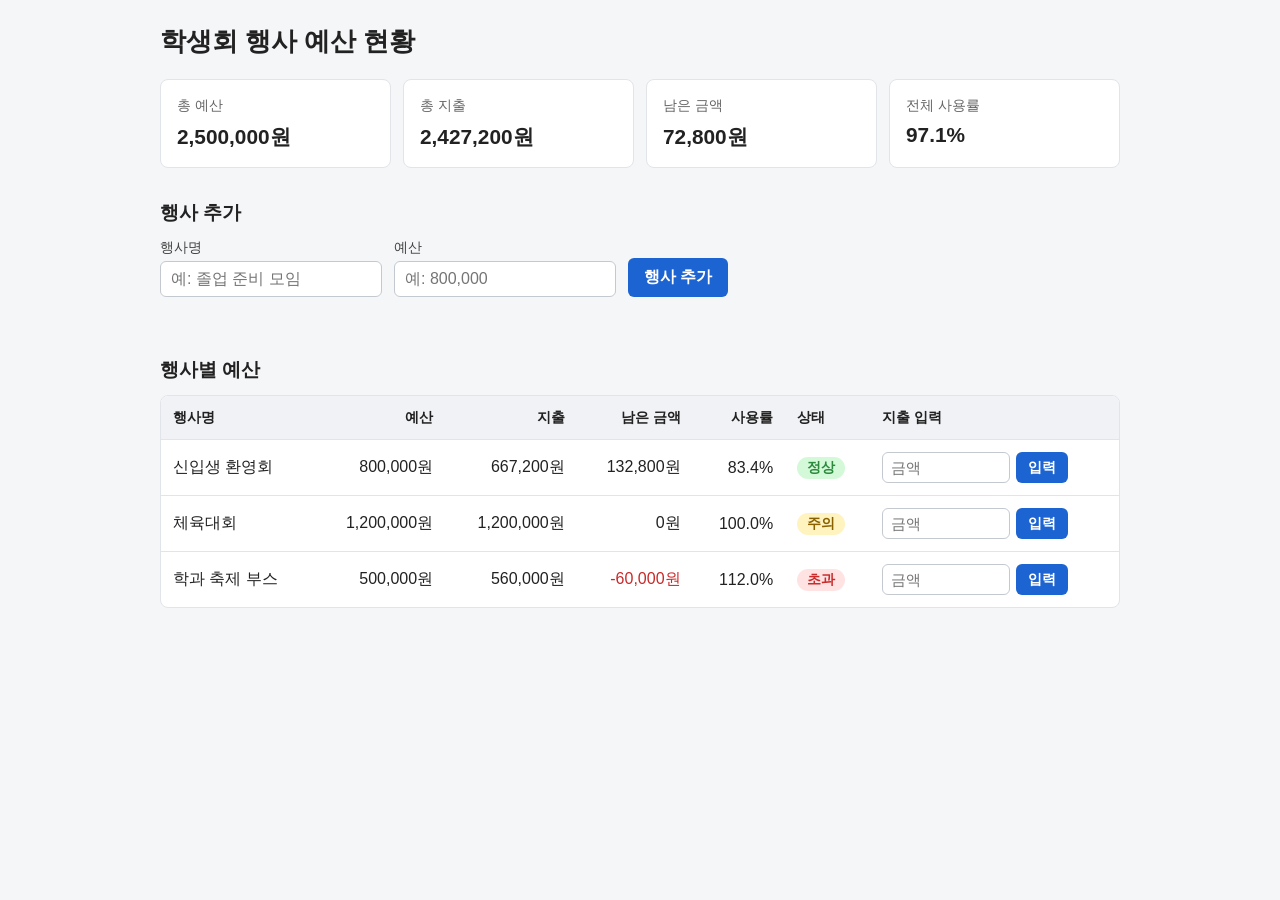
==== index.html @ 6ad25647 "4-2단계: 지출 입력 Co-Authored-By: Claude Opus 5.5 <noreply@anthropic.com>" ====
<!DOCTYPE html>
<html lang="ko">
<head>
  <meta charset="UTF-8">
  <meta name="viewport" content="width=device-width, initial-scale=1">
  <title>학생회 행사 예산 현황</title>
  <link rel="stylesheet" href="style.css">
</head>
<body>
  <main class="container">
    <h1>학생회 행사 예산 현황</h1>

    <!-- 전체 요약: app.js가 값을 채운다 -->
    <section class="summary">
      <div class="card">
        <p class="card-label">총 예산</p>
        <p class="card-value" id="total-budget"></p>
      </div>
      <div class="card">
        <p class="card-label">총 지출</p>
        <p class="card-value" id="total-spent"></p>
      </div>
      <div class="card">
        <p class="card-label">남은 금액</p>
        <p class="card-value" id="total-remaining"></p>
      </div>
      <div class="card">
        <p class="card-label">전체 사용률</p>
        <p class="card-value" id="total-rate"></p>
      </div>
    </section>

    <!-- 행사 추가: 잘못 입력하면 목록에 넣지 않고 아래에 이유를 보여 준다 -->
    <section>
      <h2>행사 추가</h2>
      <!-- novalidate: 브라우저 기본 검사 대신 app.js가 한국어로 이유를 보여 준다 -->
      <form id="add-event-form" class="add-form" novalidate>
        <label class="field">
          <span>행사명</span>
          <input id="event-name" type="text" placeholder="예: 졸업 준비 모임">
        </label>
        <label class="field">
          <span>예산</span>
          <!-- type="number"는 쉼표를 넣으면 값이 사라지므로 일반 글자 칸을 쓴다 -->
          <input id="event-budget" type="text" inputmode="numeric" placeholder="예: 800,000">
        </label>
        <button type="submit">행사 추가</button>
      </form>
      <p id="add-event-error" class="error-message" role="alert"></p>
    </section>

    <!-- 행사별 표: app.js가 행사마다 한 줄씩 채운다 -->
    <section>
      <h2>행사별 예산</h2>
      <div class="table-wrap">
        <table>
          <thead>
            <tr>
              <th>행사명</th>
              <th class="num">예산</th>
              <th class="num">지출</th>
              <th class="num">남은 금액</th>
              <th class="num">사용률</th>
              <th>상태</th>
              <th>지출 입력</th>
            </tr>
          </thead>
          <tbody id="event-rows"></tbody>
        </table>
      </div>
    </section>
  </main>

  <!-- 순서 중요: app.js가 budget.js 함수를 쓰므로 budget.js를 먼저 불러온다 -->
  <script src="budget.js"></script>
  <script src="app.js"></script>
</body>
</html>
---- style.css ----
/* 기본 글꼴과 배경 */
body {
  margin: 0;
  font-family: -apple-system, "Apple SD Gothic Neo", "Malgun Gothic", sans-serif;
  background: #f5f6f8;
  color: #222;
}

.container {
  max-width: 960px;
  margin: 0 auto;
  padding: 24px 16px;
}

h1 {
  font-size: 1.6rem;
  margin: 0 0 20px;
}

h2 {
  font-size: 1.2rem;
  margin: 32px 0 12px;
}

/* 전체 요약 카드: 넓은 화면에서는 4개를 한 줄에 */
.summary {
  display: grid;
  grid-template-columns: repeat(4, 1fr);
  gap: 12px;
}

.card {
  background: #fff;
  border: 1px solid #e1e4e8;
  border-radius: 8px;
  padding: 16px;
}

.card-label {
  margin: 0 0 8px;
  font-size: 0.9rem;
  color: #666;
}

.card-value {
  margin: 0;
  font-size: 1.3rem;
  font-weight: bold;
}

/* 행사별 표. 화면이 좁으면 표만 옆으로 밀어서 볼 수 있다 */
.table-wrap {
  overflow-x: auto;
  background: #fff;
  border: 1px solid #e1e4e8;
  border-radius: 8px;
}

table {
  width: 100%;
  border-collapse: collapse;
  white-space: nowrap;
}

th,
td {
  padding: 12px;
  border-bottom: 1px solid #e1e4e8;
  text-align: left;
}

th {
  background: #f0f2f5;
  font-size: 0.9rem;
}

tbody tr:last-child td {
  border-bottom: none;
}

/* 금액과 사용률은 오른쪽 정렬해서 자릿수를 맞춘다 */
.num {
  text-align: right;
}

/* 남은 금액이 음수(초과)일 때 */
.negative {
  color: #c92a2a;
}

/* 상태 표시: 정상(초록) / 주의(노랑) / 초과(빨강) */
.status {
  display: inline-block;
  padding: 2px 10px;
  border-radius: 999px;
  font-size: 0.85rem;
  font-weight: bold;
}

.status-ok {
  background: #d3f9d8;
  color: #2b8a3e;
}

.status-warn {
  background: #fff3bf;
  color: #8a6100;
}

.status-over {
  background: #ffe3e3;
  color: #c92a2a;
}

/* 행사 추가 입력칸: 넓은 화면에서는 한 줄, 좁으면 아래로 넘어간다 */
.add-form {
  display: flex;
  flex-wrap: wrap;
  align-items: flex-end;
  gap: 12px;
}

.field {
  display: flex;
  flex-direction: column;
  gap: 4px;
  font-size: 0.9rem;
  color: #444;
}

.field input {
  padding: 8px 10px;
  font-size: 1rem;
  border: 1px solid #c4c9d0;
  border-radius: 6px;
}

button {
  padding: 9px 16px;
  font-size: 1rem;
  font-weight: bold;
  color: #fff;
  background: #1c64d1;
  border: none;
  border-radius: 6px;
  cursor: pointer;
}

button:hover {
  background: #1550a8;
}

/* 잘못된 입력의 이유. 비어 있을 때도 높이를 잡아서 화면이 들썩이지 않게 한다 */
.error-message {
  min-height: 1.4em;
  margin: 8px 0 0;
  color: #c92a2a;
  font-size: 0.9rem;
}

/* 표 안의 [금액] [입력] 칸 */
.spend-form {
  display: flex;
  gap: 6px;
}

.spend-form input {
  width: 110px;
  padding: 6px 8px;
  font-size: 0.95rem;
  border: 1px solid #c4c9d0;
  border-radius: 6px;
}

.spend-form button {
  padding: 6px 12px;
  font-size: 0.9rem;
}

/* 행 바로 아래의 오류 문구 행. 위 행과 붙어 보이게 위쪽 여백을 줄인다 */
.error-row td {
  padding-top: 0;
  margin: 0;
}

/* 바로 아래에 오류 행이 있는 행은 밑줄을 없애서 둘이 한 묶음으로 보이게 한다 */
tr:has(+ .error-row) td {
  border-bottom: none;
}

/* 휴대폰처럼 좁은 화면에서는 카드를 세로로 쌓는다 */
@media (max-width: 600px) {
  .summary {
    grid-template-columns: 1fr;
  }

  /* 입력칸과 버튼도 화면 너비에 꽉 차게 */
  .add-form {
    flex-direction: column;
    align-items: stretch;
  }
}
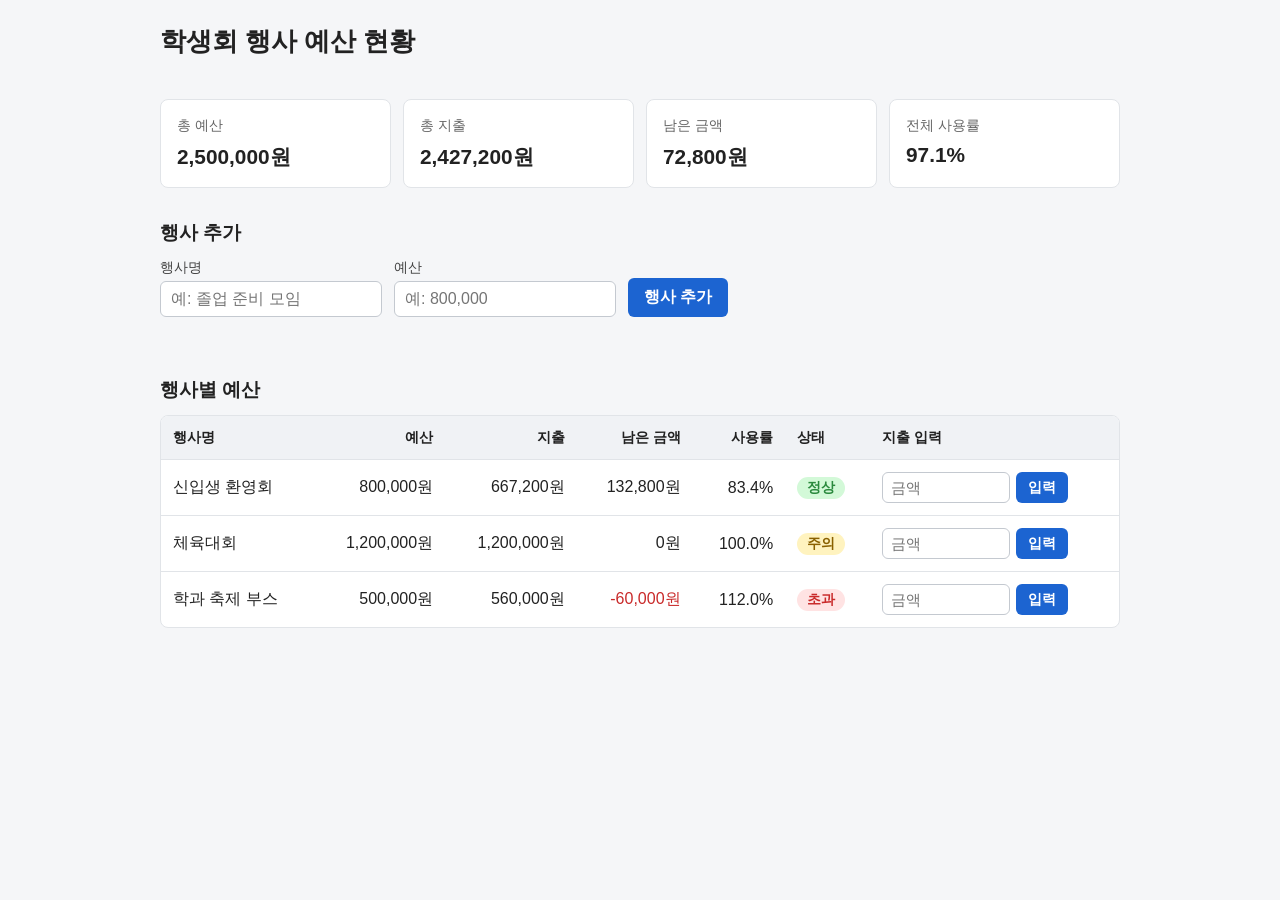
==== commit 419e5eba: "5-1단계: 행사와 지출 저장하기 Co-Authored-By: Claude Opus 5.5 <noreply@anthropic.com>" ====
--- a/index.html
+++ b/index.html
@@ -9,6 +9,8 @@
 <body>
   <main class="container">
     <h1>학생회 행사 예산 현황</h1>
+    <!-- 브라우저가 저장을 막았을 때만 app.js가 문구를 채운다 -->
+    <p id="save-error" class="error-message" role="alert"></p>
 
     <!-- 전체 요약: app.js가 값을 채운다 -->
     <section class="summary">
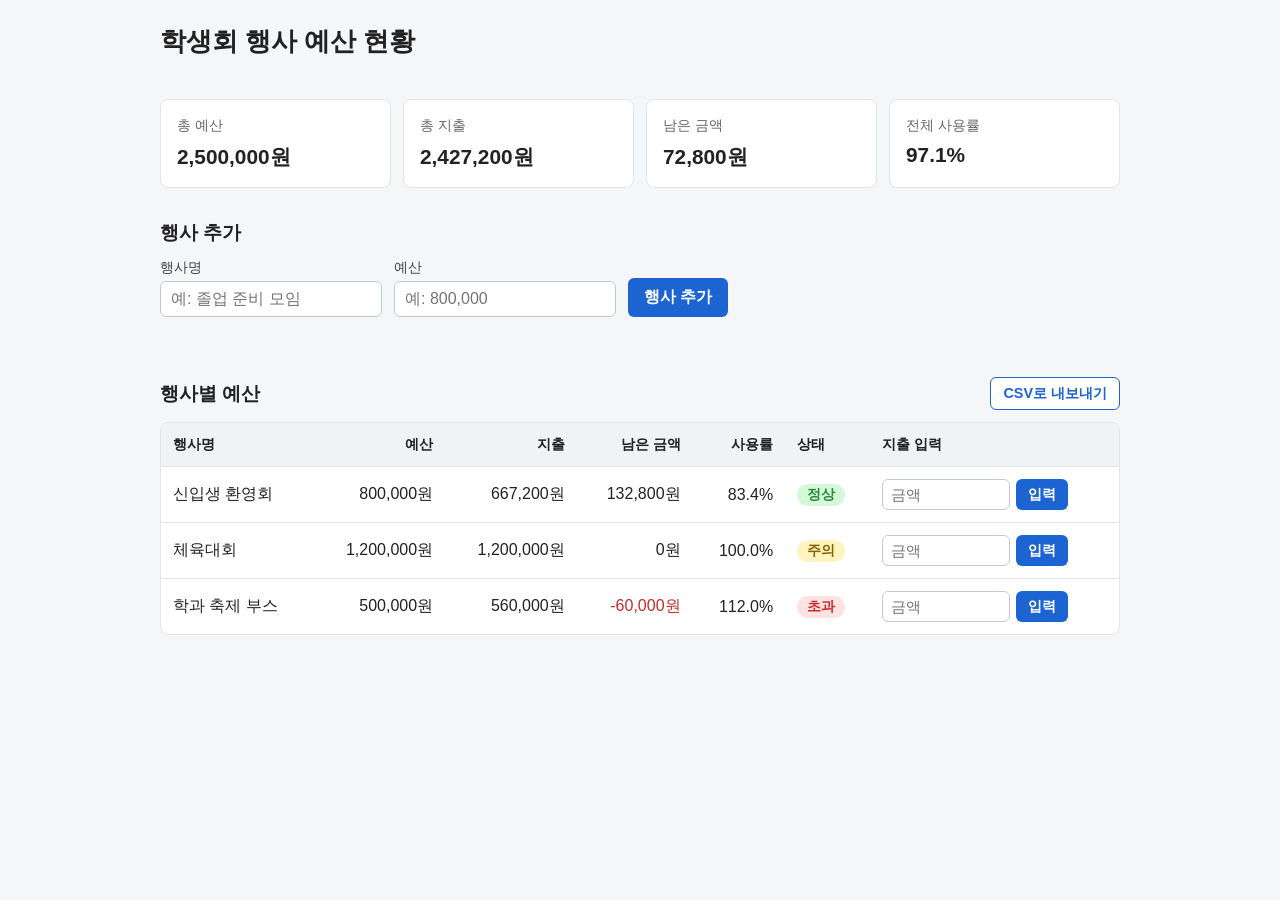
==== commit 5ec96729: "6-2단계: CSV 내려받기 버튼 Co-Authored-By: Claude Opus 5.5 <noreply@anthropic.com>" ====
--- a/index.html
+++ b/index.html
@@ -53,7 +53,11 @@
 
     <!-- 행사별 표: app.js가 행사마다 한 줄씩 채운다 -->
     <section>
-      <h2>행사별 예산</h2>
+      <!-- 제목과 내보내기 버튼을 한 줄에 놓는다 -->
+      <div class="section-header">
+        <h2>행사별 예산</h2>
+        <button id="export-csv" type="button" class="secondary-button">CSV로 내보내기</button>
+      </div>
       <div class="table-wrap">
         <table>
           <thead>
--- a/style.css
+++ b/style.css
@@ -150,6 +150,32 @@
   background: #1550a8;
 }
 
+/* 제목 오른쪽에 버튼을 놓는 줄 */
+.section-header {
+  display: flex;
+  align-items: center;
+  justify-content: space-between;
+  gap: 12px;
+  margin: 32px 0 12px;
+}
+
+.section-header h2 {
+  margin: 0;
+}
+
+/* 입력 버튼(파란색)과 구분되는 보조 버튼 */
+.secondary-button {
+  padding: 6px 12px;
+  font-size: 0.9rem;
+  color: #1c64d1;
+  background: #fff;
+  border: 1px solid #1c64d1;
+}
+
+.secondary-button:hover {
+  background: #e7f0fd;
+}
+
 /* 잘못된 입력의 이유. 비어 있을 때도 높이를 잡아서 화면이 들썩이지 않게 한다 */
 .error-message {
   min-height: 1.4em;
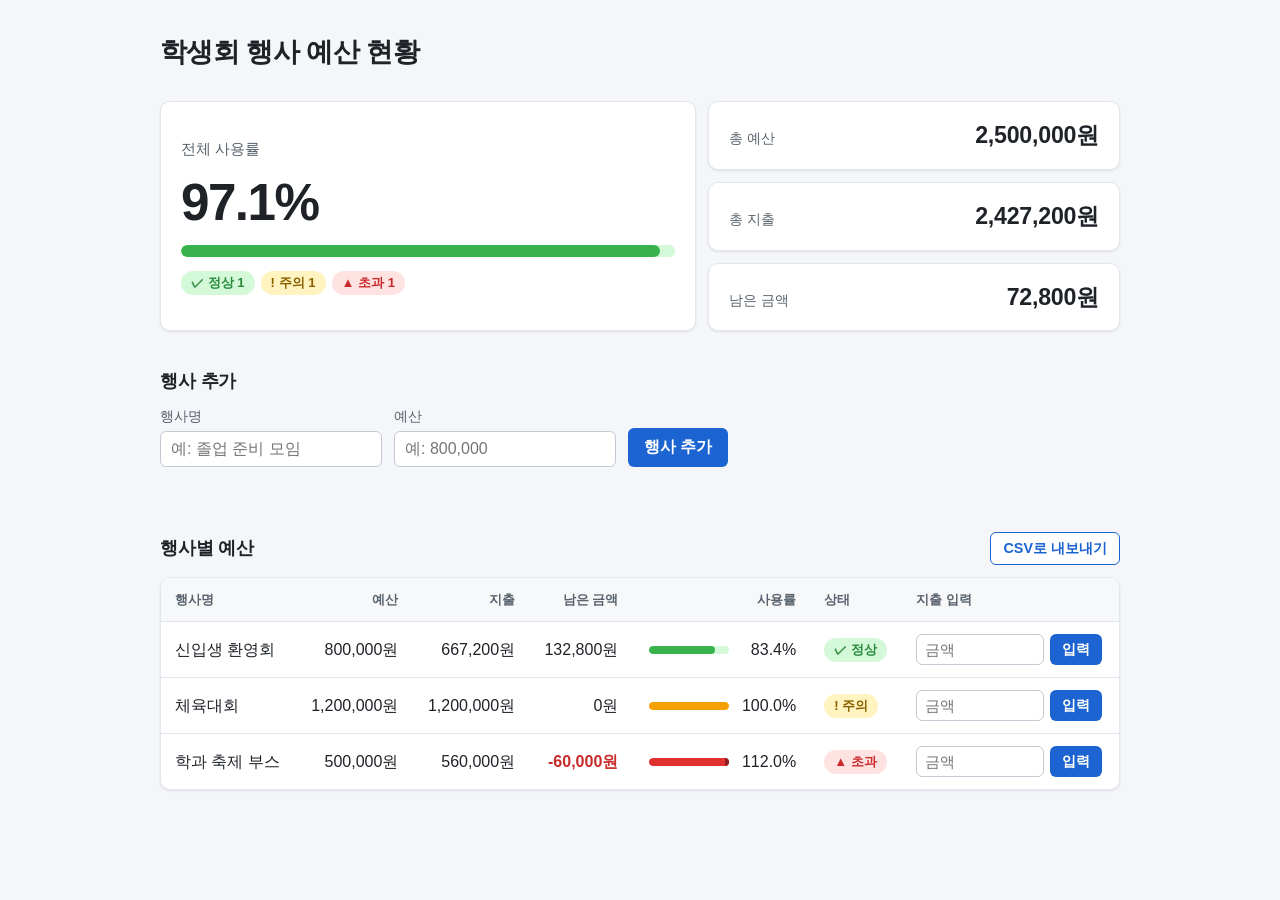
==== commit 1ce3cd88: "8-3단계: 전체 사용률 큰 카드, 큰 막대, 상태별 개수 Co-Authored-By: Claude Opus 5.5 <noreply@anthropic.com>" ====
--- a/index.html
+++ b/index.html
@@ -14,6 +14,13 @@
 
     <!-- 전체 요약: app.js가 값을 채운다 -->
     <section class="summary">
+      <!-- 가장 먼저 볼 숫자: 전체 사용률을 크게, 아래에 막대와 상태별 개수 -->
+      <div class="card card-hero">
+        <p class="card-label">전체 사용률</p>
+        <p class="hero-value" id="total-rate"></p>
+        <span class="meter meter-wide" id="total-meter" aria-hidden="true"><span class="meter-fill"></span></span>
+        <p class="status-counts" id="status-counts"></p>
+      </div>
       <div class="card">
         <p class="card-label">총 예산</p>
         <p class="card-value" id="total-budget"></p>
@@ -25,10 +32,6 @@
       <div class="card">
         <p class="card-label">남은 금액</p>
         <p class="card-value" id="total-remaining"></p>
-      </div>
-      <div class="card">
-        <p class="card-label">전체 사용률</p>
-        <p class="card-value" id="total-rate"></p>
       </div>
     </section>
 
--- a/style.css
+++ b/style.css
@@ -1,81 +1,180 @@
+/* 색과 모양 이름표. 색을 바꿀 때는 여기 한 곳만 고친다 */
+:root {
+  /* 바탕과 글자 */
+  --color-bg: #f4f6f9;
+  --color-surface: #fff;
+  --color-surface-muted: #f7f8fa;
+  --color-border: #e3e7ed;
+  --color-border-strong: #c4cad3;
+  --color-text: #1f2328;
+  --color-text-secondary: #59636e;
+
+  /* 버튼과 강조 */
+  --color-primary: #1c64d1;
+  --color-primary-hover: #1550a8;
+  --color-primary-soft: #e8f0fc;
+
+  /* 상태: 정상(초록) / 주의(노랑) / 초과(빨강). 글자색과 옅은 바탕색 한 쌍씩 */
+  --color-ok: #2b8a3e;
+  --color-ok-soft: #d3f9d8;
+  --color-warn: #8a6100;
+  --color-warn-soft: #fff3bf;
+  --color-over: #c92a2a;
+  --color-over-soft: #ffe3e3;
+
+  /* 사용률 막대를 채우는 색. 글자색보다 밝아서 옅은 바탕 위에서 잘 보인다 */
+  --color-ok-fill: #37b24d;
+  --color-warn-fill: #f59f00;
+  --color-over-fill: #e03131;
+  --color-over-edge: #8f1d1d;
+
+  /* 모서리와 그림자 */
+  --radius: 10px;
+  --radius-small: 6px;
+  --shadow: 0 1px 2px rgba(16, 24, 40, 0.04), 0 1px 3px rgba(16, 24, 40, 0.06);
+}
+
 /* 기본 글꼴과 배경 */
 body {
   margin: 0;
   font-family: -apple-system, "Apple SD Gothic Neo", "Malgun Gothic", sans-serif;
-  background: #f5f6f8;
-  color: #222;
+  background: var(--color-bg);
+  color: var(--color-text);
+  line-height: 1.5;
 }
 
 .container {
   max-width: 960px;
   margin: 0 auto;
-  padding: 24px 16px;
+  padding: 32px 16px 48px;
 }
 
 h1 {
-  font-size: 1.6rem;
-  margin: 0 0 20px;
+  font-size: 1.7rem;
+  letter-spacing: -0.02em;
+  margin: 0 0 4px;
 }
 
 h2 {
-  font-size: 1.2rem;
-  margin: 32px 0 12px;
-}
-
-/* 전체 요약 카드: 넓은 화면에서는 4개를 한 줄에 */
+  font-size: 1.15rem;
+  letter-spacing: -0.01em;
+  margin: 36px 0 12px;
+}
+
+/* 전체 요약: 왼쪽에 전체 사용률 큰 카드, 오른쪽에 작은 카드 3개를 세로로 */
 .summary {
   display: grid;
-  grid-template-columns: repeat(4, 1fr);
+  grid-template-columns: 1.3fr 1fr;
   gap: 12px;
 }
 
+/* 큰 카드는 오른쪽 작은 카드 3개 높이만큼 세로로 늘어난다 */
+.card-hero {
+  grid-row: span 3;
+  display: flex;
+  flex-direction: column;
+  justify-content: center;
+  gap: 14px;
+  padding: 24px 28px;
+}
+
+.card-hero .card-label {
+  margin: 0;
+  font-size: 0.95rem;
+}
+
+/* 대시보드에서 가장 먼저 보이는 숫자 */
+.hero-value {
+  margin: 0;
+  font-size: 3.2rem;
+  font-weight: bold;
+  line-height: 1.1;
+  letter-spacing: -0.03em;
+  font-variant-numeric: tabular-nums;
+}
+
+/* 상태별 개수: ✓ 정상 1  ! 주의 1  ▲ 초과 1 */
+.status-counts {
+  display: flex;
+  flex-wrap: wrap;
+  gap: 6px;
+  margin: 0;
+}
+
+/* 오른쪽 작은 카드는 이름과 숫자를 한 줄에 놓아 높이를 줄인다 */
+.summary .card:not(.card-hero) {
+  display: flex;
+  align-items: baseline;
+  justify-content: space-between;
+  gap: 12px;
+  padding: 16px 20px;
+}
+
+.summary .card:not(.card-hero) .card-label {
+  margin: 0;
+}
+
 .card {
-  background: #fff;
-  border: 1px solid #e1e4e8;
-  border-radius: 8px;
-  padding: 16px;
+  background: var(--color-surface);
+  border: 1px solid var(--color-border);
+  border-radius: var(--radius);
+  box-shadow: var(--shadow);
+  padding: 18px 20px;
 }
 
 .card-label {
-  margin: 0 0 8px;
-  font-size: 0.9rem;
-  color: #666;
+  margin: 0 0 6px;
+  font-size: 0.85rem;
+  color: var(--color-text-secondary);
 }
 
 .card-value {
   margin: 0;
-  font-size: 1.3rem;
+  font-size: 1.45rem;
   font-weight: bold;
+  letter-spacing: -0.01em;
+  /* 숫자 폭을 같게 해서 자릿수가 흔들리지 않게 한다 */
+  font-variant-numeric: tabular-nums;
 }
 
 /* 행사별 표. 화면이 좁으면 표만 옆으로 밀어서 볼 수 있다 */
 .table-wrap {
   overflow-x: auto;
-  background: #fff;
-  border: 1px solid #e1e4e8;
-  border-radius: 8px;
+  background: var(--color-surface);
+  border: 1px solid var(--color-border);
+  border-radius: var(--radius);
+  box-shadow: var(--shadow);
 }
 
 table {
   width: 100%;
   border-collapse: collapse;
   white-space: nowrap;
+  /* 금액을 위아래로 비교하기 쉽게 숫자 폭을 같게 한다 */
+  font-variant-numeric: tabular-nums;
 }
 
 th,
 td {
-  padding: 12px;
-  border-bottom: 1px solid #e1e4e8;
+  padding: 12px 14px;
+  border-bottom: 1px solid var(--color-border);
   text-align: left;
 }
 
 th {
-  background: #f0f2f5;
-  font-size: 0.9rem;
+  background: var(--color-surface-muted);
+  font-size: 0.82rem;
+  font-weight: 600;
+  color: var(--color-text-secondary);
 }
 
 tbody tr:last-child td {
   border-bottom: none;
+}
+
+/* 마우스를 올린 행을 옅게 표시해서 어느 줄을 보고 있는지 알기 쉽게 한다 */
+tbody tr:not(.error-row):hover td {
+  background: var(--color-surface-muted);
 }
 
 /* 금액과 사용률은 오른쪽 정렬해서 자릿수를 맞춘다 */
@@ -85,7 +184,8 @@
 
 /* 남은 금액이 음수(초과)일 때 */
 .negative {
-  color: #c92a2a;
+  color: var(--color-over);
+  font-weight: 600;
 }
 
 /* 상태 표시: 정상(초록) / 주의(노랑) / 초과(빨강) */
@@ -93,23 +193,88 @@
   display: inline-block;
   padding: 2px 10px;
   border-radius: 999px;
-  font-size: 0.85rem;
+  font-size: 0.82rem;
   font-weight: bold;
 }
 
 .status-ok {
-  background: #d3f9d8;
-  color: #2b8a3e;
+  background: var(--color-ok-soft);
+  color: var(--color-ok);
 }
 
 .status-warn {
-  background: #fff3bf;
-  color: #8a6100;
+  background: var(--color-warn-soft);
+  color: var(--color-warn);
 }
 
 .status-over {
-  background: #ffe3e3;
-  color: #c92a2a;
+  background: var(--color-over-soft);
+  color: var(--color-over);
+}
+
+/* 사용률 칸: [막대] 83.4% */
+.rate {
+  display: inline-flex;
+  align-items: center;
+  gap: 10px;
+}
+
+/* 숫자 폭을 고정해서 행마다 막대 위치가 같게 한다 */
+.rate-text {
+  min-width: 3.6em;
+  text-align: right;
+}
+
+/* 막대 바탕. 색은 .status-ok 같은 상태 스타일의 옅은 바탕색을 그대로 쓴다 */
+.meter {
+  position: relative;
+  display: inline-block;
+  width: 80px;
+  height: 8px;
+  border-radius: 999px;
+  overflow: hidden;
+}
+
+/* 요약 카드의 큰 막대 */
+.meter-wide {
+  width: 100%;
+  height: 12px;
+}
+
+/* 행사가 없어 상태 색이 없을 때만 회색 바탕을 보인다
+   :where()로 감싸면 우선순위가 가장 낮아져서, 상태 색(.status-ok 등)이 있으면 그쪽이 이긴다 */
+:where(.meter-wide) {
+  background: var(--color-border);
+}
+
+/* 막대를 채우는 부분. 길이는 app.js가 정한다 */
+.meter-fill {
+  display: block;
+  height: 100%;
+  border-radius: 999px;
+}
+
+.meter.status-ok .meter-fill {
+  background: var(--color-ok-fill);
+}
+
+.meter.status-warn .meter-fill {
+  background: var(--color-warn-fill);
+}
+
+.meter.status-over .meter-fill {
+  background: var(--color-over-fill);
+}
+
+/* 초과면 막대 끝을 진하게 칠해서 "100%를 넘었다"를 보여 준다 */
+.meter.status-over::after {
+  content: "";
+  position: absolute;
+  top: 0;
+  right: 0;
+  width: 4px;
+  height: 100%;
+  background: var(--color-over-edge);
 }
 
 /* 행사 추가 입력칸: 넓은 화면에서는 한 줄, 좁으면 아래로 넘어간다 */
@@ -124,30 +289,50 @@
   display: flex;
   flex-direction: column;
   gap: 4px;
-  font-size: 0.9rem;
-  color: #444;
+  font-size: 0.85rem;
+  color: var(--color-text-secondary);
+}
+
+input {
+  font-family: inherit;
+  color: var(--color-text);
+  background: var(--color-surface);
+  border: 1px solid var(--color-border-strong);
+  border-radius: var(--radius-small);
+}
+
+/* 입력 중인 칸은 파란 테두리로 표시한다 */
+input:focus {
+  outline: none;
+  border-color: var(--color-primary);
+  box-shadow: 0 0 0 3px var(--color-primary-soft);
 }
 
 .field input {
   padding: 8px 10px;
   font-size: 1rem;
-  border: 1px solid #c4c9d0;
-  border-radius: 6px;
 }
 
 button {
   padding: 9px 16px;
+  font-family: inherit;
   font-size: 1rem;
   font-weight: bold;
   color: #fff;
-  background: #1c64d1;
+  background: var(--color-primary);
   border: none;
-  border-radius: 6px;
+  border-radius: var(--radius-small);
   cursor: pointer;
 }
 
 button:hover {
-  background: #1550a8;
+  background: var(--color-primary-hover);
+}
+
+/* 키보드로 버튼에 왔을 때 테두리를 보여 준다 */
+button:focus-visible {
+  outline: 3px solid var(--color-primary-soft);
+  outline-offset: 1px;
 }
 
 /* 제목 오른쪽에 버튼을 놓는 줄 */
@@ -156,7 +341,7 @@
   align-items: center;
   justify-content: space-between;
   gap: 12px;
-  margin: 32px 0 12px;
+  margin: 36px 0 12px;
 }
 
 .section-header h2 {
@@ -167,20 +352,20 @@
 .secondary-button {
   padding: 6px 12px;
   font-size: 0.9rem;
-  color: #1c64d1;
-  background: #fff;
-  border: 1px solid #1c64d1;
+  color: var(--color-primary);
+  background: var(--color-surface);
+  border: 1px solid var(--color-primary);
 }
 
 .secondary-button:hover {
-  background: #e7f0fd;
+  background: var(--color-primary-soft);
 }
 
 /* 잘못된 입력의 이유. 비어 있을 때도 높이를 잡아서 화면이 들썩이지 않게 한다 */
 .error-message {
   min-height: 1.4em;
   margin: 8px 0 0;
-  color: #c92a2a;
+  color: var(--color-over);
   font-size: 0.9rem;
 }
 
@@ -194,8 +379,6 @@
   width: 110px;
   padding: 6px 8px;
   font-size: 0.95rem;
-  border: 1px solid #c4c9d0;
-  border-radius: 6px;
 }
 
 .spend-form button {
@@ -220,6 +403,16 @@
     grid-template-columns: 1fr;
   }
 
+  /* 큰 카드는 맨 위에 한 장, 작은 카드 3개는 그 아래에 쌓인다 */
+  .card-hero {
+    grid-row: auto;
+    padding: 20px;
+  }
+
+  .hero-value {
+    font-size: 2.6rem;
+  }
+
   /* 입력칸과 버튼도 화면 너비에 꽉 차게 */
   .add-form {
     flex-direction: column;
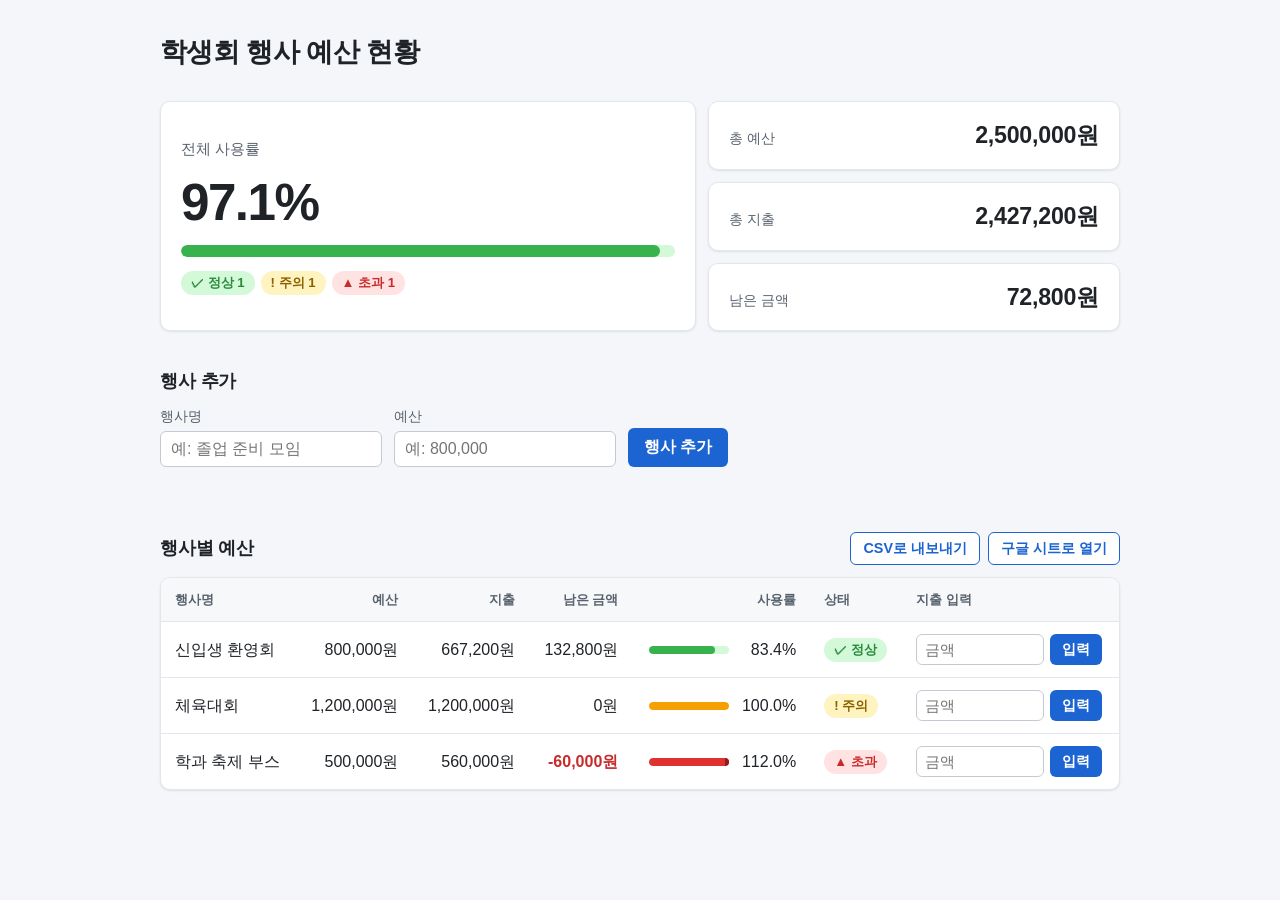
==== commit 329550cb: "8-4단계: 구글 시트로 열기 버튼과 가져오기 안내 Co-Authored-By: Claude Opus 5.5 <noreply@anthropic.com>" ====
--- a/index.html
+++ b/index.html
@@ -59,8 +59,17 @@
       <!-- 제목과 내보내기 버튼을 한 줄에 놓는다 -->
       <div class="section-header">
         <h2>행사별 예산</h2>
-        <button id="export-csv" type="button" class="secondary-button">CSV로 내보내기</button>
+        <div class="header-buttons">
+          <button id="export-csv" type="button" class="secondary-button">CSV로 내보내기</button>
+          <button id="open-sheets" type="button" class="secondary-button">구글 시트로 열기</button>
+        </div>
       </div>
+      <!-- "구글 시트로 열기"를 누른 뒤에만 보이는 안내. 데이터는 구글로 보내지 않고, 사용자가 직접 올린다 -->
+      <p id="sheets-help" class="help-message" hidden>
+        CSV 파일을 내려받고 새 창에 빈 구글 시트를 열었습니다.
+        구글 시트에서 <strong>파일 → 가져오기 → 업로드</strong>를 누르고 방금 내려받은 파일을 골라 주세요.
+        새 창이 열리지 않았다면 <a href="https://sheets.new" target="_blank" rel="noopener">여기</a>를 눌러 주세요.
+      </p>
       <div class="table-wrap">
         <table>
           <thead>
--- a/style.css
+++ b/style.css
@@ -338,6 +338,7 @@
 /* 제목 오른쪽에 버튼을 놓는 줄 */
 .section-header {
   display: flex;
+  flex-wrap: wrap;
   align-items: center;
   justify-content: space-between;
   gap: 12px;
@@ -346,6 +347,32 @@
 
 .section-header h2 {
   margin: 0;
+}
+
+/* 제목 오른쪽 버튼 묶음. 화면이 좁으면 아래 줄로 넘어간다 */
+.header-buttons {
+  display: flex;
+  flex-wrap: wrap;
+  gap: 8px;
+}
+
+/* 구글 시트 안내처럼 잠깐 보여 주는 도움말 */
+.help-message {
+  margin: 0 0 12px;
+  padding: 10px 14px;
+  font-size: 0.9rem;
+  color: var(--color-text);
+  background: var(--color-primary-soft);
+  border-radius: var(--radius-small);
+}
+
+.help-message a {
+  color: var(--color-primary);
+}
+
+/* hidden이 붙어 있으면 위의 스타일과 상관없이 숨긴다 */
+.help-message[hidden] {
+  display: none;
 }
 
 /* 입력 버튼(파란색)과 구분되는 보조 버튼 */
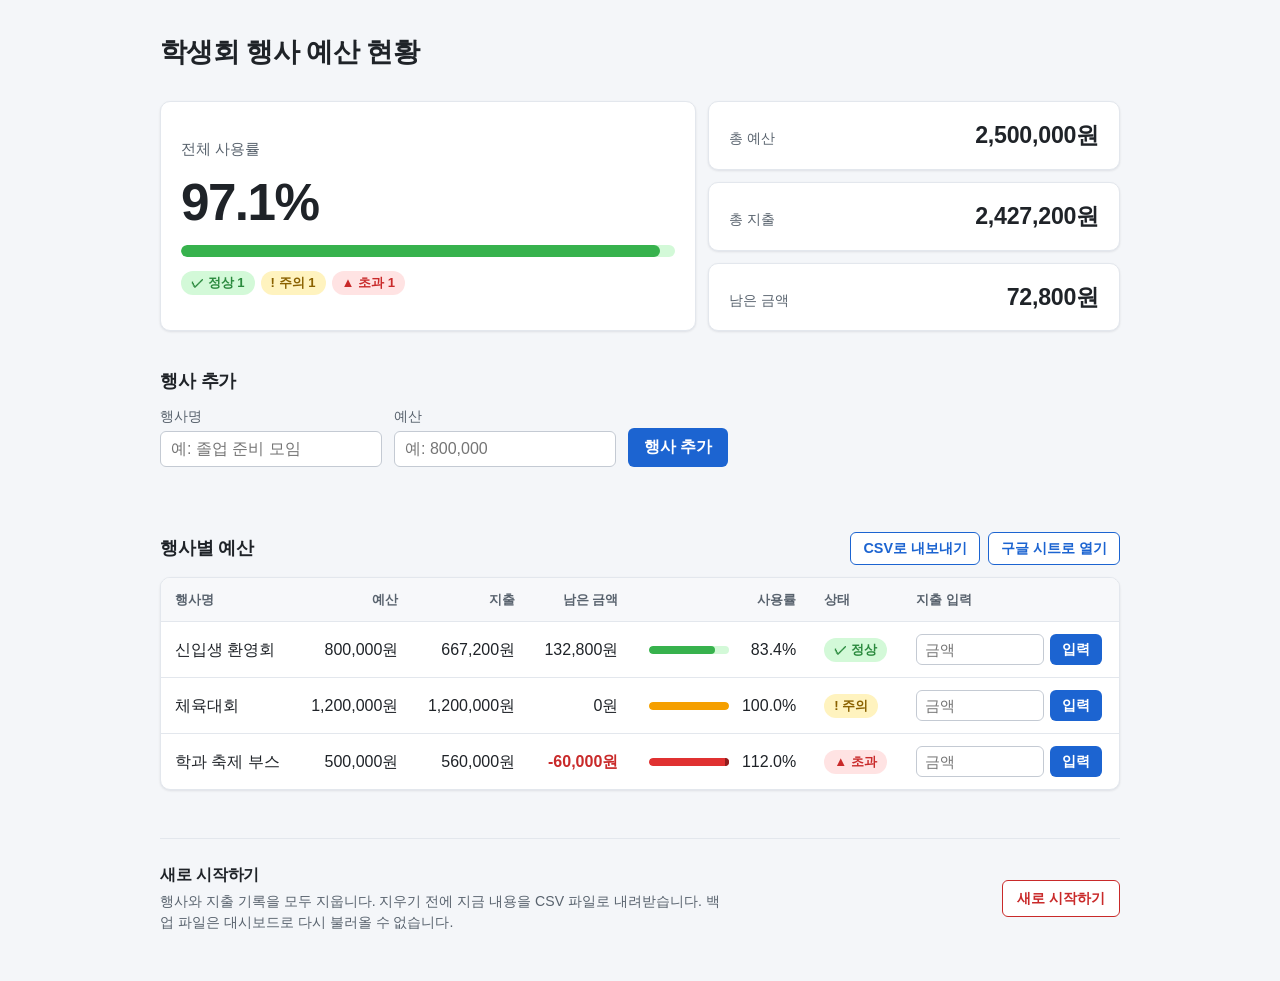
==== commit 22cd3162: "8-5-2단계: 새로 시작하기 버튼(확인창, CSV 백업 후 비우기) Co-Authored-By: Claude Opus 5.5 <noreply@anthropic.com>" ====
--- a/index.html
+++ b/index.html
@@ -65,6 +65,10 @@
         </div>
       </div>
       <!-- "구글 시트로 열기"를 누른 뒤에만 보이는 안내. 데이터는 구글로 보내지 않고, 사용자가 직접 올린다 -->
+      <!-- "새로 시작하기"로 모두 지운 직후에만 보이는 안내 -->
+      <p id="reset-done" class="help-message" role="status" hidden>
+        새로 시작했습니다. 지운 내용은 다운로드 폴더의 백업 파일(<strong>학생회-예산-백업-…csv</strong>)에 있습니다.
+      </p>
       <p id="sheets-help" class="help-message" hidden>
         CSV 파일을 내려받고 새 창에 빈 구글 시트를 열었습니다.
         구글 시트에서 <strong>파일 → 가져오기 → 업로드</strong>를 누르고 방금 내려받은 파일을 골라 주세요.
@@ -87,6 +91,16 @@
         </table>
       </div>
     </section>
+
+    <!-- 자주 쓰지 않고 되돌릴 수 없는 버튼이라, 잘못 누르지 않게 맨 아래에 따로 둔다 -->
+    <section class="danger-zone">
+      <div>
+        <h2>새로 시작하기</h2>
+        <p class="danger-note">행사와 지출 기록을 모두 지웁니다. 지우기 전에 지금 내용을 CSV 파일로 내려받습니다.
+          백업 파일은 대시보드로 다시 불러올 수 없습니다.</p>
+      </div>
+      <button id="reset-events" type="button" class="danger-button">새로 시작하기</button>
+    </section>
   </main>
 
   <!-- 순서 중요: app.js가 budget.js 함수를 쓰므로 budget.js를 먼저 불러온다 -->
--- a/style.css
+++ b/style.css
@@ -93,12 +93,32 @@
   font-variant-numeric: tabular-nums;
 }
 
+/* 행사가 없어 사용률을 계산할 수 없을 때의 "–" */
+.hero-value.is-empty {
+  color: var(--color-border-strong);
+}
+
 /* 상태별 개수: ✓ 정상 1  ! 주의 1  ▲ 초과 1 */
 .status-counts {
   display: flex;
   flex-wrap: wrap;
   gap: 6px;
   margin: 0;
+  font-size: 0.9rem;
+  color: var(--color-text-secondary);
+}
+
+/* 행사가 없을 때 표 안의 안내 한 줄 */
+.empty-row td {
+  padding: 36px 14px;
+  text-align: center;
+  white-space: normal;
+  color: var(--color-text-secondary);
+}
+
+/* 안내 줄에는 마우스를 올려도 색을 바꾸지 않는다 */
+tbody tr.empty-row:hover td {
+  background: none;
 }
 
 /* 오른쪽 작은 카드는 이름과 숫자를 한 줄에 놓아 높이를 줄인다 */
@@ -329,6 +349,13 @@
   background: var(--color-primary-hover);
 }
 
+/* 누를 수 없는 버튼은 흐리게 보이고, 마우스를 올려도 색이 바뀌지 않는다 */
+button:disabled,
+button:disabled:hover {
+  opacity: 0.45;
+  cursor: not-allowed;
+}
+
 /* 키보드로 버튼에 왔을 때 테두리를 보여 준다 */
 button:focus-visible {
   outline: 3px solid var(--color-primary-soft);
@@ -388,6 +415,51 @@
   background: var(--color-primary-soft);
 }
 
+.secondary-button:disabled:hover {
+  background: var(--color-surface);
+}
+
+/* 맨 아래 "새로 시작하기" 구역. 위쪽 내용과 선으로 떼어 놓는다 */
+.danger-zone {
+  display: flex;
+  flex-wrap: wrap;
+  align-items: center;
+  justify-content: space-between;
+  gap: 12px 24px;
+  margin-top: 48px;
+  padding-top: 24px;
+  border-top: 1px solid var(--color-border);
+}
+
+.danger-zone h2 {
+  margin: 0 0 4px;
+  font-size: 1rem;
+}
+
+.danger-note {
+  margin: 0;
+  max-width: 560px;
+  font-size: 0.88rem;
+  color: var(--color-text-secondary);
+}
+
+/* 지우는 버튼은 빨간 테두리로 다른 버튼과 구분한다 */
+.danger-button {
+  padding: 8px 14px;
+  font-size: 0.9rem;
+  color: var(--color-over);
+  background: var(--color-surface);
+  border: 1px solid var(--color-over);
+}
+
+.danger-button:hover {
+  background: var(--color-over-soft);
+}
+
+.danger-button:disabled:hover {
+  background: var(--color-surface);
+}
+
 /* 잘못된 입력의 이유. 비어 있을 때도 높이를 잡아서 화면이 들썩이지 않게 한다 */
 .error-message {
   min-height: 1.4em;
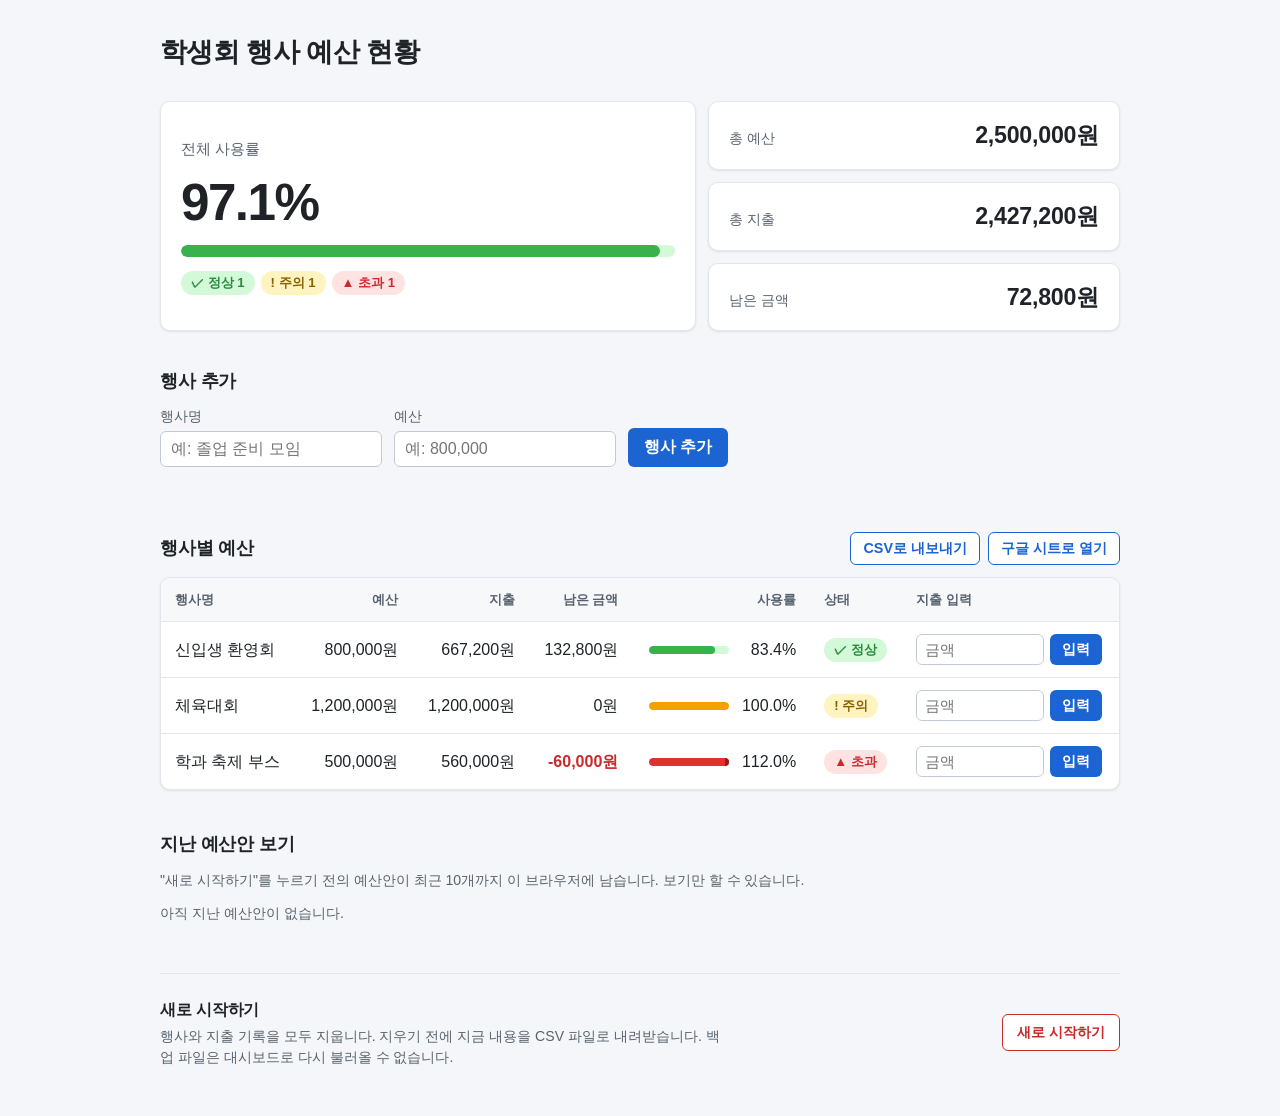
==== commit 6097a5a9: "9-2단계: 지난 예산안 보관(최대 10개)과 읽기 전용 보기 Co-Authored-By: Claude Opus 5.5 <noreply@anthropic.com>" ====
--- a/index.html
+++ b/index.html
@@ -67,7 +67,7 @@
       <!-- "구글 시트로 열기"를 누른 뒤에만 보이는 안내. 데이터는 구글로 보내지 않고, 사용자가 직접 올린다 -->
       <!-- "새로 시작하기"로 모두 지운 직후에만 보이는 안내 -->
       <p id="reset-done" class="help-message" role="status" hidden>
-        새로 시작했습니다. 지운 내용은 다운로드 폴더의 백업 파일(<strong>학생회-예산-백업-…csv</strong>)에 있습니다.
+        새로 시작했습니다. 지운 내용은 다운로드 폴더의 백업 CSV 파일(기본 이름 <strong>학생회-예산-백업-…csv</strong>)에 있습니다.
       </p>
       <p id="sheets-help" class="help-message" hidden>
         CSV 파일을 내려받고 새 창에 빈 구글 시트를 열었습니다.
@@ -92,6 +92,35 @@
       </div>
     </section>
 
+    <!-- "새로 시작하기"로 지우기 전의 예산안. 보기만 하고, 지금 예산안은 바뀌지 않는다 -->
+    <section class="history">
+      <h2>지난 예산안 보기</h2>
+      <p class="history-note">"새로 시작하기"를 누르기 전의 예산안이 최근 10개까지 이 브라우저에 남습니다. 보기만 할 수 있습니다.</p>
+      <ul id="history-list" class="history-list"></ul>
+      <div id="history-view" hidden>
+        <div class="section-header">
+          <h3 id="history-title"></h3>
+          <button id="history-close" type="button" class="secondary-button">닫기</button>
+        </div>
+        <div class="table-wrap">
+          <table>
+            <thead>
+              <tr>
+                <th>행사명</th>
+                <th class="num">예산</th>
+                <th class="num">지출</th>
+                <th class="num">남은 금액</th>
+                <th class="num">사용률</th>
+                <th>상태</th>
+              </tr>
+            </thead>
+            <tbody id="history-rows"></tbody>
+            <tfoot id="history-total"></tfoot>
+          </table>
+        </div>
+      </div>
+    </section>
+
     <!-- 자주 쓰지 않고 되돌릴 수 없는 버튼이라, 잘못 누르지 않게 맨 아래에 따로 둔다 -->
     <section class="danger-zone">
       <div>
--- a/style.css
+++ b/style.css
@@ -420,6 +420,38 @@
 }
 
 /* 맨 아래 "새로 시작하기" 구역. 위쪽 내용과 선으로 떼어 놓는다 */
+/* 지난 예산안 보기: 목록은 버튼을 세로로 쌓고, 표는 행사별 표와 같은 모양을 쓴다 */
+.history {
+  margin-top: 40px;
+}
+.history-note {
+  margin: 0 0 12px;
+  font-size: 0.88rem;
+  color: var(--color-text-secondary);
+}
+.history-list {
+  display: flex;
+  flex-direction: column;
+  align-items: flex-start;
+  gap: 8px;
+  margin: 0 0 16px;
+  padding: 0;
+  list-style: none;
+}
+.history-empty {
+  font-size: 0.9rem;
+  color: var(--color-text-secondary);
+}
+.history h3 {
+  margin: 0;
+  font-size: 1rem;
+}
+/* 합계 줄은 굵게, 위에 선을 그어 행사 줄과 구분한다 */
+tfoot td {
+  font-weight: 600;
+  border-top: 1px solid var(--color-border-strong);
+}
+
 .danger-zone {
   display: flex;
   flex-wrap: wrap;
